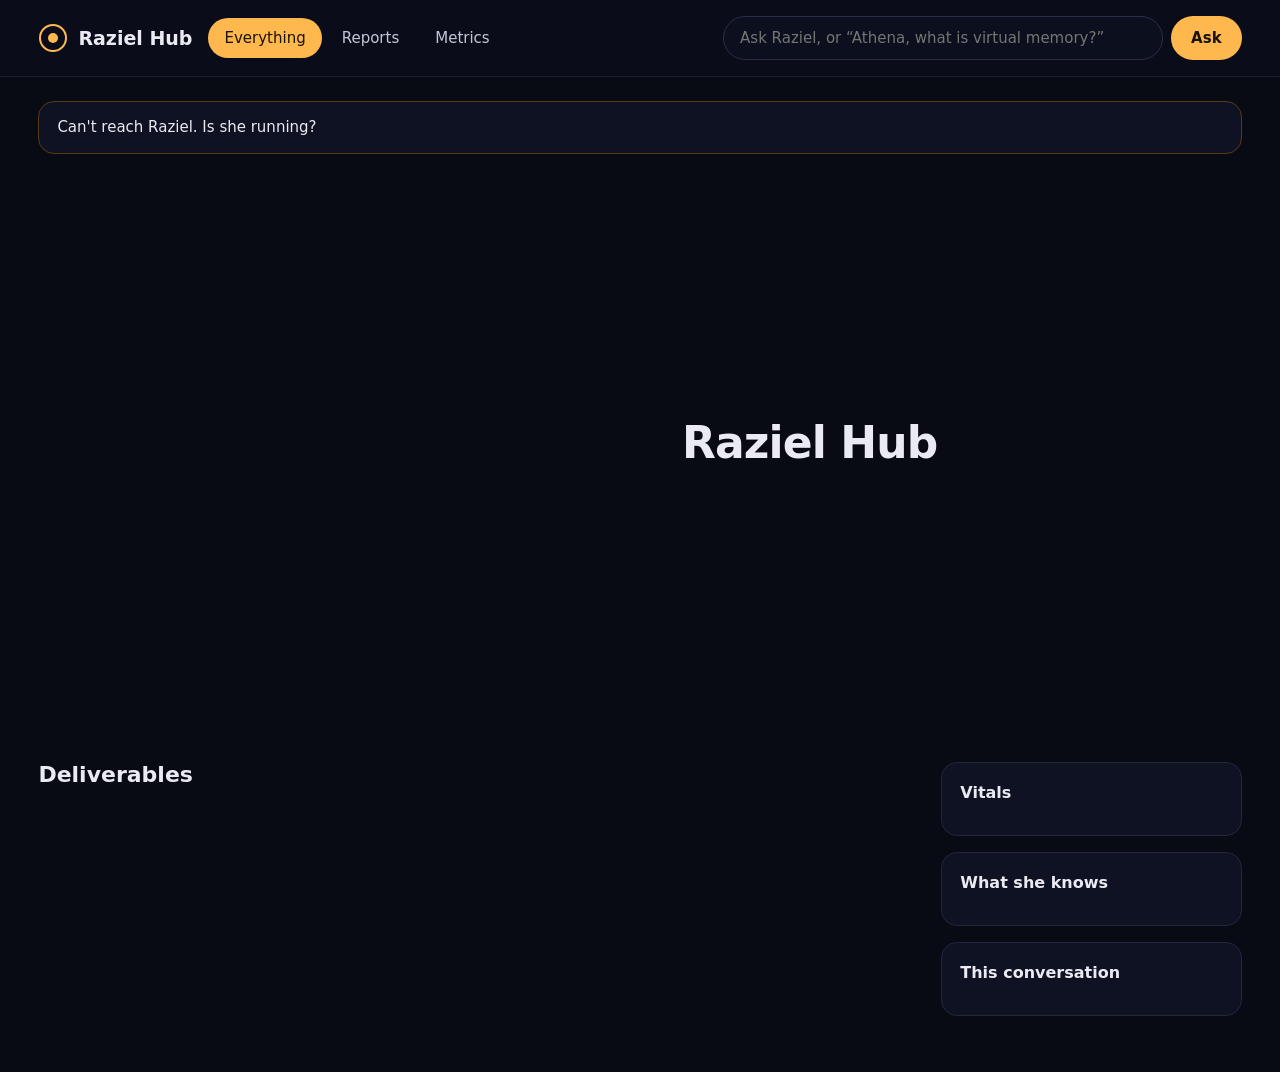
==== hub/index.html @ aa57a18e "Raziel Hub: her deliverables, metrics and memory in the browser - hub_server.py: a small built-in se" ====
<!doctype html>
<html lang="en">
<head>
<meta charset="utf-8">
<meta name="viewport" content="width=device-width, initial-scale=1">
<title>Raziel Hub</title>
<link rel="stylesheet" href="app.css">
<script src="app.js" defer></script>
</head>
<body>
<header class="top">
  <div class="brand">
    <svg width="30" height="30" viewBox="0 0 30 30" aria-hidden="true"><circle cx="15" cy="15" r="13" fill="none" stroke="#FFB84D" stroke-width="2"></circle><circle cx="15" cy="15" r="5" fill="#FFB84D"></circle></svg>
    <span>Raziel Hub</span>
  </div>
  <nav class="tabs" aria-label="Views" id="tabs"></nav>
  <form class="askbar" id="askform">
    <label for="ask" class="sr">Ask Raziel</label>
    <input id="ask" class="input" autocomplete="off" maxlength="500" placeholder="Ask Raziel, or “Athena, what is virtual memory?”">
    <button class="btn" type="submit" id="askbtn">Ask</button>
  </form>
</header>

<main class="wrap">
  <div id="notice" class="card notice" role="status" hidden></div>

  <section class="hero" aria-label="Raziel's universe">
    <div class="mapcol"><div class="map" id="map"></div></div>
    <div class="focus">
      <div class="label" id="kicker"></div>
      <h1 id="heading">Raziel Hub</h1>
      <p class="muted lead" id="blurb"></p>
      <div class="pills" id="helpers"></div>
      <div class="stats" id="stats"></div>
    </div>
  </section>

  <div class="cols">
    <section class="list" aria-label="Deliverables">
      <div class="listhead">
        <h2 id="listtitle">Deliverables</h2>
        <span class="muted small" id="listnote"></span>
      </div>
      <div id="metrics" hidden></div>
      <div class="grid" id="items"></div>
      <div class="card empty" id="empty" hidden></div>
    </section>

    <aside class="side">
      <section class="card pad">
        <h2 class="h3">Vitals</h2>
        <div id="vitals"></div>
      </section>
      <section class="card pad">
        <div class="spread"><h2 class="h3">What she knows</h2><span class="muted small" id="factsrc"></span></div>
        <div id="facts"></div>
      </section>
      <section class="card pad">
        <h2 class="h3">This conversation</h2>
        <div id="chat" class="chat"></div>
      </section>
    </aside>
  </div>
</main>

<dialog id="reader" aria-labelledby="readertitle">
  <div class="spread"><h2 id="readertitle" class="h3"></h2><button class="ghost" id="readerclose">Close</button></div>
  <div id="readerbody" class="readerbody"></div>
</dialog>
</body>
</html>
---- hub/app.css ----
/* Raziel Hub - her universe: deep space, Nexus gold, each being in its own colour (universes.py). */
:root {
  --bg: #080A14; --bg2: #0A0D19; --card: #0F1222; --line: #23273D; --line2: #2A2E48;
  --text: #E9EAF2; --muted: #A6AAC0; --gold: #FFB84D; --gold2: #FFC978; --ink: #1A1203;
  --good: #7DE3B0; --slow: #FFB066;
  --font: "Segoe UI Variable Text", "Segoe UI", Inter, system-ui, sans-serif;
  --display: "Segoe UI Variable Display", "Segoe UI", Inter, system-ui, sans-serif;
}
* { box-sizing: border-box; }
[hidden] { display: none !important; }   /* .notice / .empty set display themselves */
body { margin: 0; background: var(--bg); color: var(--text); font: 15px/1.5 var(--font); }
a { color: var(--gold2); }
.sr { position: absolute; left: -9999px; }
.muted { color: var(--muted); }
.small { font-size: 13px; }
.label { font: 600 12px var(--font); letter-spacing: .06em; text-transform: uppercase; color: var(--muted); }
.h3 { margin: 0; font-size: 16px; }
.spread { display: flex; justify-content: space-between; align-items: baseline; gap: 8px; }
.card { background: var(--card); border: 1px solid var(--line); border-radius: 16px; }
.pad { padding: 18px; display: flex; flex-direction: column; gap: 12px; }

.top { display: flex; flex-wrap: wrap; align-items: center; gap: 16px; padding: 16px clamp(16px, 3vw, 40px);
       border-bottom: 1px solid #1A1E33; background: var(--bg2); }
.brand { display: flex; align-items: center; gap: 10px; font: 700 19px var(--display); }
.tabs { display: flex; flex-wrap: wrap; gap: 4px; }
.tab { min-height: 40px; padding: 0 16px; border: 0; border-radius: 999px; background: transparent; color: #C3C6D6;
       font: 500 15px var(--font); cursor: pointer; }
.tab:hover { color: #fff; background: #151931; }
.tab[aria-pressed="true"] { background: var(--gold); color: var(--ink); }
.askbar { flex: 1 1 280px; display: flex; gap: 8px; justify-content: flex-end; }
.input { flex: 1 1 200px; max-width: 440px; min-height: 44px; padding: 0 16px; border: 1px solid var(--line2);
         border-radius: 999px; background: #0C0F1D; color: var(--text); font: 400 15px var(--font); }
.input:focus-visible, button:focus-visible { outline: 2px solid var(--gold2); outline-offset: 2px; }
.btn { min-height: 44px; padding: 0 20px; border: 0; border-radius: 999px; background: var(--gold); color: var(--ink);
       font: 600 15px var(--font); cursor: pointer; }
.btn:hover { background: var(--gold2); }
.btn[disabled] { opacity: .6; cursor: progress; }
.ghost { min-height: 36px; padding: 0 12px; border: 1px solid var(--line2); border-radius: 999px; background: transparent;
         color: #D4D6E4; font: 500 13px var(--font); cursor: pointer; }
.ghost:hover { border-color: #5A5F86; color: #fff; }

.wrap { max-width: 1360px; margin: 0 auto; padding: 24px clamp(16px, 3vw, 40px) 56px; display: flex; flex-direction: column; gap: 24px; }
.notice { padding: 14px 18px; display: flex; flex-wrap: wrap; gap: 12px; align-items: center; }
.notice.warn { border-color: #5A3A10; }

.hero { display: flex; flex-wrap: wrap; gap: 24px; align-items: center; }
.mapcol { flex: 1 1 420px; min-width: 0; display: flex; justify-content: center; }
.map { position: relative; width: 100%; max-width: 560px; aspect-ratio: 1 / 1; }
.map svg.orbits { position: absolute; inset: 0; width: 100%; height: 100%; }
.being { position: absolute; transform: translate(-50%, -50%); display: flex; flex-direction: column; align-items: center;
         gap: 6px; min-width: 44px; min-height: 44px; padding: 6px; border: 0; background: transparent; color: var(--text);
         font: 600 14px var(--font); cursor: pointer; }
.being .disc { width: 64px; height: 64px; border-radius: 50%; display: flex; align-items: center; justify-content: center;
               font: 600 26px "Yu Gothic UI", "Meiryo", "Noto Sans JP", system-ui, sans-serif; background: #111428;
               border: 2px solid var(--line2); }
.being:hover .disc { border-color: #5A5F86; }
.being[aria-pressed="true"] .disc { border-width: 3px; background: #15182E; }
.being .sub { font: 400 12px var(--font); color: var(--muted); }
.nexus .core { width: clamp(96px, 22vw, 132px); height: clamp(96px, 22vw, 132px); border-radius: 50%; display: flex;
               align-items: center; justify-content: center;
               background: radial-gradient(circle at 50% 45%, #FFD08A 0%, #FFB84D 38%, #6B4410 72%, #1A1203 100%);
               box-shadow: 0 0 0 10px #1B1608, 0 0 0 11px #3A2C10;
               font: 700 34px "Yu Gothic UI", "Meiryo", "Noto Sans JP", system-ui, sans-serif; color: var(--ink); }
.nexus .core.speaking { box-shadow: 0 0 0 10px #2A1F08, 0 0 0 13px #8A6420; }
.nexus .core.thinking { box-shadow: 0 0 0 10px #1B1608, 0 0 0 12px #6B4410; }
.nexus .name { font: 600 18px var(--display); }

.focus { flex: 1 1 360px; min-width: 0; display: flex; flex-direction: column; gap: 14px; }
.focus h1 { margin: 0; font: 700 clamp(30px, 4vw, 44px)/1.1 var(--display); letter-spacing: -0.02em; }
.lead { margin: 0; font-size: 16px; }
.pills { display: flex; flex-wrap: wrap; gap: 8px; }
.pill { display: inline-flex; align-items: center; gap: 6px; padding: 3px 10px; border-radius: 999px; background: #171B30;
        font: 600 12px var(--font); color: #D4D6E4; }
.dot { width: 8px; height: 8px; border-radius: 50%; display: inline-block; }
.stats { display: grid; grid-template-columns: repeat(3, minmax(0, 1fr)); gap: 10px; }
.stat { padding: 12px 14px; }
.stat .v { font: 600 24px var(--display); overflow-wrap: anywhere; }

.cols { display: flex; flex-wrap: wrap; gap: 24px; align-items: flex-start; }
.list { flex: 999 1 560px; min-width: 0; display: flex; flex-direction: column; gap: 14px; }
.listhead { display: flex; flex-wrap: wrap; align-items: baseline; justify-content: space-between; gap: 8px; }
.listhead h2 { margin: 0; font: 600 22px var(--display); }
.grid { display: grid; grid-template-columns: repeat(auto-fill, minmax(260px, 1fr)); gap: 14px; }
.deliv { display: flex; flex-direction: column; gap: 8px; padding: 16px; border: 1px solid var(--line); border-radius: 14px;
         background: var(--card); }
.deliv h3 { margin: 0; font-size: 17px; overflow-wrap: anywhere; }
.deliv p { margin: 0; font-size: 14px; color: var(--muted); overflow-wrap: anywhere; }
.deliv .acts { display: flex; flex-wrap: wrap; gap: 6px; margin-top: auto; padding-top: 4px; }
.empty { padding: 20px; color: var(--muted); }
.side { flex: 1 1 300px; min-width: 0; display: flex; flex-direction: column; gap: 16px; }

.vital .row { display: flex; justify-content: space-between; gap: 8px; font-size: 14px; }
.vital .track { height: 6px; margin-top: 6px; border-radius: 4px; background: #1A1E33; }
.vital .fill { height: 6px; border-radius: 4px; background: var(--gold); }
.vital .note { font-size: 12px; color: var(--muted); margin-top: 4px; }

.fact { display: flex; align-items: center; gap: 8px; padding: 8px 10px; border: 1px solid var(--line); border-radius: 10px;
        font-size: 14px; }
.fact span { flex: 1; overflow-wrap: anywhere; }

.chat { display: flex; flex-direction: column; gap: 8px; }
.msg { max-width: 90%; padding: 8px 12px; border-radius: 12px; font-size: 14px; white-space: pre-wrap; overflow-wrap: anywhere; }
.msg.you { align-self: flex-end; background: #1A1E33; }
.msg.her { align-self: flex-start; background: #2A2110; color: #FFE7C2; }

.chart { display: flex; align-items: flex-end; gap: 8px; height: 200px; padding-top: 10px; border-bottom: 1px solid var(--line2); }
.chart .col { flex: 1 1 0; min-width: 0; display: flex; flex-direction: column; align-items: center; justify-content: flex-end;
              height: 100%; gap: 6px; font-size: 12px; color: #C9CDD8; }
.chart .bar { width: 100%; border-radius: 6px 6px 0 0; background: var(--gold); }
.chart .bar.slow { background: #E0572A; }   /* darker than the gold, not just another hue */
.chart-days { display: flex; gap: 8px; margin-top: 8px; }
.chart-days span { flex: 1 1 0; min-width: 0; font-size: 11px; text-align: center; color: var(--muted); }
.tablebox { overflow-x: auto; }
table { width: 100%; min-width: 560px; border-collapse: collapse; font-size: 14px; }
th { text-align: left; color: var(--muted); font-weight: 600; padding: 8px 10px; }
td { padding: 10px; border-top: 1px solid var(--line); }
.good { color: var(--good); }
.slowc { color: var(--slow); }

dialog { width: min(760px, calc(100vw - 32px)); max-height: calc(100vh - 64px); border: 1px solid var(--line2);
         border-radius: 16px; background: var(--card); color: var(--text); padding: 20px; }
dialog::backdrop { background: rgba(4, 5, 12, .7); }
.readerbody { margin-top: 12px; white-space: pre-wrap; overflow-wrap: anywhere; font-size: 15px; line-height: 1.6; }

@media (max-width: 520px) {
  .being .disc { width: 46px; height: 46px; font-size: 19px; }
  .being .sub { display: none; }
  .stats { grid-template-columns: repeat(2, minmax(0, 1fr)); }
}
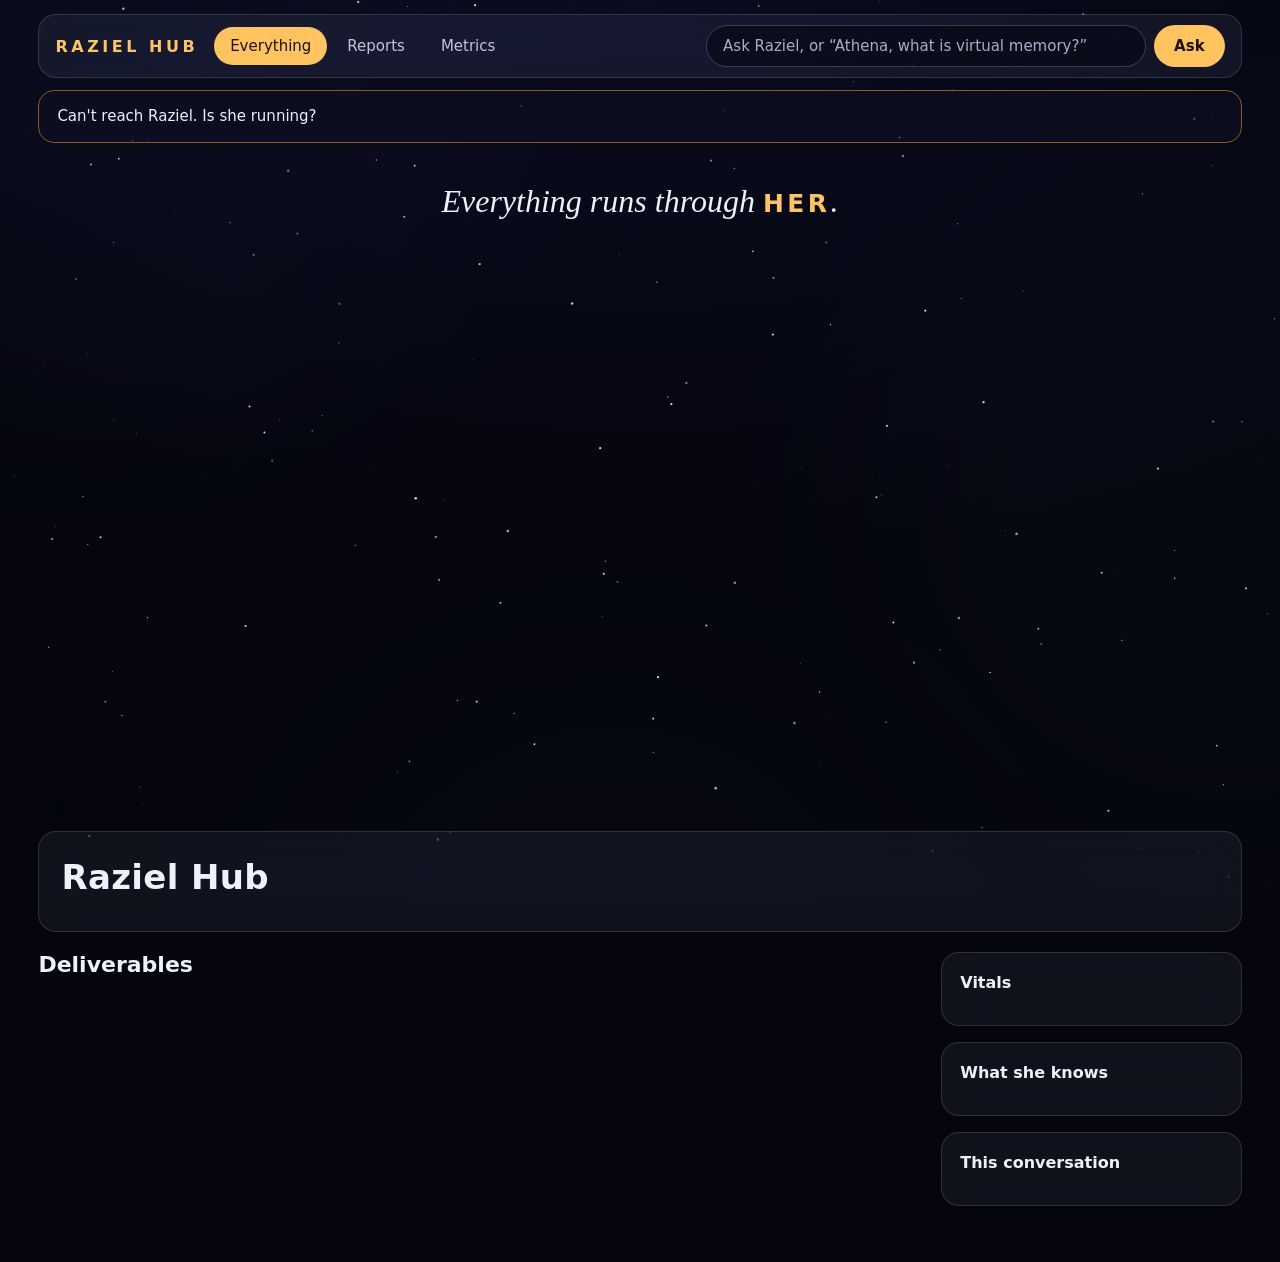
==== commit 4ad6c5c6: "Raziel Hub as a universe: her galaxy in the middle, glass panels over a night sky - hub/universe.js " ====
--- a/hub/index.html
+++ b/hub/index.html
@@ -5,14 +5,17 @@
 <meta name="viewport" content="width=device-width, initial-scale=1">
 <title>Raziel Hub</title>
 <link rel="stylesheet" href="app.css">
+<script src="universe.js" defer></script>
 <script src="app.js" defer></script>
 </head>
-<body>
-<header class="top">
-  <div class="brand">
-    <svg width="30" height="30" viewBox="0 0 30 30" aria-hidden="true"><circle cx="15" cy="15" r="13" fill="none" stroke="#FFB84D" stroke-width="2"></circle><circle cx="15" cy="15" r="5" fill="#FFB84D"></circle></svg>
-    <span>Raziel Hub</span>
-  </div>
+<body data-state="unknown">
+<div class="sky" aria-hidden="true">
+  <div class="blob one"></div><div class="blob two"></div><div class="blob three"></div>
+  <canvas id="stars"></canvas>
+</div>
+
+<header class="top glass">
+  <div class="brand">Raziel Hub</div>
   <nav class="tabs" aria-label="Views" id="tabs"></nav>
   <form class="askbar" id="askform">
     <label for="ask" class="sr">Ask Raziel</label>
@@ -24,15 +27,27 @@
 <main class="wrap">
   <div id="notice" class="card notice" role="status" hidden></div>
 
-  <section class="hero" aria-label="Raziel's universe">
-    <div class="mapcol"><div class="map" id="map"></div></div>
-    <div class="focus">
+  <section class="stage" id="stage" aria-label="Raziel's universe">
+    <canvas id="scene" aria-hidden="true"></canvas>
+    <p class="tag" id="tag">Everything runs through <b>her</b>.</p>
+    <div id="gals"></div>
+    <div class="inside" id="inside" hidden>
+      <div class="ring"><svg viewBox="0 0 100 100" aria-hidden="true" id="ticks"></svg><span id="glyph"></span></div>
+      <div class="iname" id="iname"></div>
+      <div class="isub" id="isub"></div>
+    </div>
+    <div id="nodes" aria-hidden="true"></div>
+    <button class="back" id="back" hidden>Back to the universe</button>
+  </section>
+
+  <section class="focus glass" aria-live="polite">
+    <div class="focustext">
       <div class="label" id="kicker"></div>
       <h1 id="heading">Raziel Hub</h1>
       <p class="muted lead" id="blurb"></p>
       <div class="pills" id="helpers"></div>
-      <div class="stats" id="stats"></div>
     </div>
+    <div class="stats" id="stats"></div>
   </section>
 
   <div class="cols">
@@ -47,15 +62,15 @@
     </section>
 
     <aside class="side">
-      <section class="card pad">
+      <section class="card glass pad">
         <h2 class="h3">Vitals</h2>
         <div id="vitals"></div>
       </section>
-      <section class="card pad">
+      <section class="card glass pad">
         <div class="spread"><h2 class="h3">What she knows</h2><span class="muted small" id="factsrc"></span></div>
         <div id="facts"></div>
       </section>
-      <section class="card pad">
+      <section class="card glass pad">
         <h2 class="h3">This conversation</h2>
         <div id="chat" class="chat"></div>
       </section>
--- a/hub/app.css
+++ b/hub/app.css
@@ -1,82 +1,125 @@
-/* Raziel Hub - her universe: deep space, Nexus gold, each being in its own colour (universes.py). */
+/* Raziel Hub - her universe: a night sky that tints with her state, her galaxy turning in the middle, each
+   being a galaxy in its own colour (universes.py), and glass panels over it. No web fonts: the page is offline. */
 :root {
-  --bg: #080A14; --bg2: #0A0D19; --card: #0F1222; --line: #23273D; --line2: #2A2E48;
-  --text: #E9EAF2; --muted: #A6AAC0; --gold: #FFB84D; --gold2: #FFC978; --ink: #1A1203;
+  color-scheme: dark;
+  --bg: #04050D; --bg2: #0A0C1F; --card: rgba(13, 16, 32, .72); --glass: rgba(255, 255, 255, .055);
+  --line: rgba(255, 255, 255, .13); --line2: rgba(255, 255, 255, .2);
+  --text: #EEF0FA; --muted: #A9AEC8; --gold: #FFC45E; --gold2: #FFD58A; --ink: #1A1203;
   --good: #7DE3B0; --slow: #FFB066;
+  --a: #2E5BFF; --b: #19A2C9; --c: #4B3BDF; --tint: #8FC8FF;
   --font: "Segoe UI Variable Text", "Segoe UI", Inter, system-ui, sans-serif;
-  --display: "Segoe UI Variable Display", "Segoe UI", Inter, system-ui, sans-serif;
+  --display: "Bahnschrift", "Segoe UI Variable Display", "Segoe UI", system-ui, sans-serif;
+  --voice: "Constantia", "Palatino Linotype", "Book Antiqua", Georgia, serif;
 }
+body[data-state="listening"] { --a: #2E7BFF; --b: #19C2C9; --c: #5B4BFF; --tint: #6FD6FF; }
+body[data-state="thinking"]  { --a: #7A3BFF; --b: #C04BFF; --c: #3B2BD6; --tint: #C9A6FF; }
+body[data-state="speaking"]  { --a: #FF9A2E; --b: #FFC24D; --c: #E0572A; --tint: #FFD08A; }
+body[data-state="sleeping"], body[data-state="unknown"] { --a: #1B2440; --b: #182036; --c: #141A30; --tint: #8C93B5; }
+
 * { box-sizing: border-box; }
 [hidden] { display: none !important; }   /* .notice / .empty set display themselves */
-body { margin: 0; background: var(--bg); color: var(--text); font: 15px/1.5 var(--font); }
+body { margin: 0; background: var(--bg); color: var(--text); font: 15px/1.5 var(--font); overflow-x: hidden; }
 a { color: var(--gold2); }
 .sr { position: absolute; left: -9999px; }
 .muted { color: var(--muted); }
 .small { font-size: 13px; }
-.label { font: 600 12px var(--font); letter-spacing: .06em; text-transform: uppercase; color: var(--muted); }
+.label { font: 600 12px var(--display); letter-spacing: .16em; text-transform: uppercase; color: var(--muted); }
 .h3 { margin: 0; font-size: 16px; }
 .spread { display: flex; justify-content: space-between; align-items: baseline; gap: 8px; }
 .card { background: var(--card); border: 1px solid var(--line); border-radius: 16px; }
+.glass { background: var(--glass); border: 1px solid var(--line); border-radius: 18px;
+         -webkit-backdrop-filter: blur(20px) saturate(150%); backdrop-filter: blur(20px) saturate(150%); }
 .pad { padding: 18px; display: flex; flex-direction: column; gap: 12px; }
+button { font: inherit; color: inherit; }
 
-.top { display: flex; flex-wrap: wrap; align-items: center; gap: 16px; padding: 16px clamp(16px, 3vw, 40px);
-       border-bottom: 1px solid #1A1E33; background: var(--bg2); }
-.brand { display: flex; align-items: center; gap: 10px; font: 700 19px var(--display); }
+/* --- the sky */
+.sky { position: fixed; inset: 0; z-index: 0; pointer-events: none; overflow: hidden;
+       background: radial-gradient(120% 90% at 50% 0%, var(--bg2), var(--bg) 70%); }
+.blob { position: absolute; width: 60vmax; height: 60vmax; border-radius: 50%; filter: blur(120px); opacity: .24;
+        transition: background-color 1.6s ease, opacity 1.6s ease; }
+.blob.one { background: var(--a); left: -22vmax; top: -26vmax; animation: drift1 40s ease-in-out infinite alternate; }
+.blob.two { background: var(--b); right: -26vmax; top: 8vmax; animation: drift2 48s ease-in-out infinite alternate; }
+.blob.three { background: var(--c); left: 18vmax; bottom: -38vmax; animation: drift3 54s ease-in-out infinite alternate; }
+body[data-state="sleeping"] .blob, body[data-state="unknown"] .blob { opacity: .14; }
+@keyframes drift1 { to { transform: translate(14vmax, 10vmax) scale(1.15); } }
+@keyframes drift2 { to { transform: translate(-12vmax, 14vmax) scale(.9); } }
+@keyframes drift3 { to { transform: translate(10vmax, -12vmax) scale(1.1); } }
+#stars { position: absolute; inset: 0; width: 100%; height: 100%; }
+
+/* --- the bar */
+.top { position: relative; z-index: 2; display: flex; flex-wrap: wrap; align-items: center; gap: 12px 16px;
+       margin: 14px clamp(16px, 3vw, 40px) 0; padding: 10px 16px; }
+.brand { font: 700 16px var(--display); letter-spacing: .22em; text-transform: uppercase; color: var(--gold); }
 .tabs { display: flex; flex-wrap: wrap; gap: 4px; }
-.tab { min-height: 40px; padding: 0 16px; border: 0; border-radius: 999px; background: transparent; color: #C3C6D6;
+.tab { min-height: 38px; padding: 0 16px; border: 0; border-radius: 999px; background: transparent; color: #C3C6D6;
        font: 500 15px var(--font); cursor: pointer; }
-.tab:hover { color: #fff; background: #151931; }
+.tab:hover { color: #fff; background: rgba(255, 255, 255, .1); }
 .tab[aria-pressed="true"] { background: var(--gold); color: var(--ink); }
 .askbar { flex: 1 1 280px; display: flex; gap: 8px; justify-content: flex-end; }
-.input { flex: 1 1 200px; max-width: 440px; min-height: 44px; padding: 0 16px; border: 1px solid var(--line2);
-         border-radius: 999px; background: #0C0F1D; color: var(--text); font: 400 15px var(--font); }
+.input { flex: 1 1 200px; max-width: 440px; min-height: 42px; padding: 0 16px; border: 1px solid var(--line2);
+         border-radius: 999px; background: rgba(6, 8, 18, .6); color: var(--text); font: 400 15px var(--font); }
+.input::placeholder { color: var(--muted); }
 .input:focus-visible, button:focus-visible { outline: 2px solid var(--gold2); outline-offset: 2px; }
-.btn { min-height: 44px; padding: 0 20px; border: 0; border-radius: 999px; background: var(--gold); color: var(--ink);
+.btn { min-height: 42px; padding: 0 20px; border: 0; border-radius: 999px; background: var(--gold); color: var(--ink);
        font: 600 15px var(--font); cursor: pointer; }
 .btn:hover { background: var(--gold2); }
 .btn[disabled] { opacity: .6; cursor: progress; }
 .ghost { min-height: 36px; padding: 0 12px; border: 1px solid var(--line2); border-radius: 999px; background: transparent;
          color: #D4D6E4; font: 500 13px var(--font); cursor: pointer; }
-.ghost:hover { border-color: #5A5F86; color: #fff; }
+.ghost:hover { border-color: rgba(255, 255, 255, .45); color: #fff; }
 
-.wrap { max-width: 1360px; margin: 0 auto; padding: 24px clamp(16px, 3vw, 40px) 56px; display: flex; flex-direction: column; gap: 24px; }
+.wrap { position: relative; z-index: 1; max-width: 1400px; margin: 0 auto; padding: 12px clamp(16px, 3vw, 40px) 56px;
+        display: flex; flex-direction: column; gap: 20px; }
 .notice { padding: 14px 18px; display: flex; flex-wrap: wrap; gap: 12px; align-items: center; }
-.notice.warn { border-color: #5A3A10; }
+.notice.warn { border-color: #8A5A1A; }
 
-.hero { display: flex; flex-wrap: wrap; gap: 24px; align-items: center; }
-.mapcol { flex: 1 1 420px; min-width: 0; display: flex; justify-content: center; }
-.map { position: relative; width: 100%; max-width: 560px; aspect-ratio: 1 / 1; }
-.map svg.orbits { position: absolute; inset: 0; width: 100%; height: 100%; }
-.being { position: absolute; transform: translate(-50%, -50%); display: flex; flex-direction: column; align-items: center;
-         gap: 6px; min-width: 44px; min-height: 44px; padding: 6px; border: 0; background: transparent; color: var(--text);
-         font: 600 14px var(--font); cursor: pointer; }
-.being .disc { width: 64px; height: 64px; border-radius: 50%; display: flex; align-items: center; justify-content: center;
-               font: 600 26px "Yu Gothic UI", "Meiryo", "Noto Sans JP", system-ui, sans-serif; background: #111428;
-               border: 2px solid var(--line2); }
-.being:hover .disc { border-color: #5A5F86; }
-.being[aria-pressed="true"] .disc { border-width: 3px; background: #15182E; }
-.being .sub { font: 400 12px var(--font); color: var(--muted); }
-.nexus .core { width: clamp(96px, 22vw, 132px); height: clamp(96px, 22vw, 132px); border-radius: 50%; display: flex;
-               align-items: center; justify-content: center;
-               background: radial-gradient(circle at 50% 45%, #FFD08A 0%, #FFB84D 38%, #6B4410 72%, #1A1203 100%);
-               box-shadow: 0 0 0 10px #1B1608, 0 0 0 11px #3A2C10;
-               font: 700 34px "Yu Gothic UI", "Meiryo", "Noto Sans JP", system-ui, sans-serif; color: var(--ink); }
-.nexus .core.speaking { box-shadow: 0 0 0 10px #2A1F08, 0 0 0 13px #8A6420; }
-.nexus .core.thinking { box-shadow: 0 0 0 10px #1B1608, 0 0 0 12px #6B4410; }
-.nexus .name { font: 600 18px var(--display); }
+/* --- the universe */
+.stage { position: relative; height: clamp(520px, 72vh, 760px); overflow: hidden; border-radius: 18px; }
+#scene { position: absolute; inset: 0; width: 100%; height: 100%; }
+.tag { position: absolute; left: 0; right: 0; top: 3%; margin: 0; padding: 0 12px; text-align: center;
+       font: italic 400 clamp(22px, 3.4vw, 32px)/1.2 var(--voice); text-wrap: balance; }
+.tag b { font: 700 .78em var(--display); letter-spacing: .14em; text-transform: uppercase; color: var(--gold); font-style: normal; }
+.gal { position: absolute; transform: translateX(-50%); display: flex; flex-direction: column; align-items: center; gap: 2px;
+       padding: 0 6px 4px; border: 0; border-radius: 12px; background: transparent; text-align: center; cursor: pointer; }
+.gal .hit { width: 100%; min-width: 64px; }
+.gal .name { font: 700 clamp(12px, 1.5vw, 15px) var(--display); letter-spacing: .16em; text-transform: uppercase;
+             color: var(--col); text-shadow: 0 0 10px #000; white-space: nowrap; }
+.gal .sub { font: 500 10.5px var(--display); letter-spacing: .14em; text-transform: uppercase; color: var(--muted);
+            white-space: nowrap; text-shadow: 0 0 8px #000; }
+.gal:hover .sub { color: var(--text); }
+.gal.nexus { pointer-events: none; cursor: default; }
+.gal.nexus .name { font-size: clamp(16px, 2.2vw, 23px); color: var(--gold); letter-spacing: .22em; }
+.gal.nexus .sub { color: var(--text); }
 
-.focus { flex: 1 1 360px; min-width: 0; display: flex; flex-direction: column; gap: 14px; }
-.focus h1 { margin: 0; font: 700 clamp(30px, 4vw, 44px)/1.1 var(--display); letter-spacing: -0.02em; }
-.lead { margin: 0; font-size: 16px; }
+.inside { position: absolute; inset: 0; pointer-events: none; display: flex; flex-direction: column; align-items: center;
+          padding-top: 2.5%; gap: 6px; }
+.ring { position: relative; width: clamp(92px, 21vh, 164px); aspect-ratio: 1 / 1; display: grid; place-items: center; }
+.ring svg { position: absolute; inset: 0; width: 100%; height: 100%; }
+.ring span { font: 400 clamp(52px, 12vh, 96px)/1 "Yu Gothic UI", "Meiryo", "Noto Sans JP", system-ui, sans-serif;
+             color: var(--col); text-shadow: 0 0 24px var(--col); }
+.iname { margin-top: 6px; padding-left: .38em; font: 500 clamp(20px, 3.2vw, 30px) var(--display); letter-spacing: .38em;
+         text-transform: uppercase; }
+.isub { font: 600 11px var(--display); letter-spacing: .3em; text-transform: uppercase; color: var(--col); }
+.back { position: absolute; left: 12px; top: 12px; min-height: 38px; padding: 0 16px; border-radius: 999px;
+        border: 1px solid var(--line2); background: rgba(8, 10, 22, .55); font-weight: 500; cursor: pointer; }
+.back:hover { background: rgba(255, 255, 255, .12); }
+.node { position: absolute; transform: translateX(-50%); font-size: 13px; white-space: nowrap; pointer-events: none;
+        text-shadow: 0 0 8px #000, 0 0 3px #000; }
+
+/* --- what is in focus */
+.focus { display: flex; flex-wrap: wrap; align-items: center; gap: 16px 28px; padding: 18px 22px; }
+.focustext { flex: 1 1 360px; min-width: 0; display: flex; flex-direction: column; gap: 8px; }
+.focus h1 { margin: 0; font: 600 clamp(24px, 3vw, 34px)/1.15 var(--display); letter-spacing: .01em; text-wrap: balance; }
+.lead { margin: 0; font-size: 16px; max-width: 65ch; }
 .pills { display: flex; flex-wrap: wrap; gap: 8px; }
-.pill { display: inline-flex; align-items: center; gap: 6px; padding: 3px 10px; border-radius: 999px; background: #171B30;
-        font: 600 12px var(--font); color: #D4D6E4; }
+.pill { display: inline-flex; align-items: center; gap: 6px; padding: 3px 10px; border-radius: 999px;
+        background: rgba(255, 255, 255, .09); font: 600 12px var(--font); color: #D4D6E4; }
 .dot { width: 8px; height: 8px; border-radius: 50%; display: inline-block; }
-.stats { display: grid; grid-template-columns: repeat(3, minmax(0, 1fr)); gap: 10px; }
-.stat { padding: 12px 14px; }
-.stat .v { font: 600 24px var(--display); overflow-wrap: anywhere; }
+.stats { flex: 1 1 320px; display: grid; grid-template-columns: repeat(3, minmax(0, 1fr)); gap: 10px; }
+.stat { padding: 12px 14px; background: rgba(6, 8, 18, .45); }
+.stat .v { font: 600 24px var(--display); overflow-wrap: anywhere; font-variant-numeric: tabular-nums; }
 
-.cols { display: flex; flex-wrap: wrap; gap: 24px; align-items: flex-start; }
+.cols { display: flex; flex-wrap: wrap; gap: 20px; align-items: flex-start; }
 .list { flex: 999 1 560px; min-width: 0; display: flex; flex-direction: column; gap: 14px; }
 .listhead { display: flex; flex-wrap: wrap; align-items: baseline; justify-content: space-between; gap: 8px; }
 .listhead h2 { margin: 0; font: 600 22px var(--display); }
@@ -89,8 +132,10 @@
 .empty { padding: 20px; color: var(--muted); }
 .side { flex: 1 1 300px; min-width: 0; display: flex; flex-direction: column; gap: 16px; }
 
+#vitals { display: flex; flex-direction: column; gap: 14px; }
+#facts { display: flex; flex-direction: column; gap: 8px; }
 .vital .row { display: flex; justify-content: space-between; gap: 8px; font-size: 14px; }
-.vital .track { height: 6px; margin-top: 6px; border-radius: 4px; background: #1A1E33; }
+.vital .track { height: 6px; margin-top: 6px; border-radius: 4px; background: rgba(255, 255, 255, .1); }
 .vital .fill { height: 6px; border-radius: 4px; background: var(--gold); }
 .vital .note { font-size: 12px; color: var(--muted); margin-top: 4px; }
 
@@ -100,8 +145,8 @@
 
 .chat { display: flex; flex-direction: column; gap: 8px; }
 .msg { max-width: 90%; padding: 8px 12px; border-radius: 12px; font-size: 14px; white-space: pre-wrap; overflow-wrap: anywhere; }
-.msg.you { align-self: flex-end; background: #1A1E33; }
-.msg.her { align-self: flex-start; background: #2A2110; color: #FFE7C2; }
+.msg.you { align-self: flex-end; background: rgba(255, 255, 255, .1); }
+.msg.her { align-self: flex-start; background: rgba(255, 196, 94, .16); color: #FFE7C2; }
 
 .chart { display: flex; align-items: flex-end; gap: 8px; height: 200px; padding-top: 10px; border-bottom: 1px solid var(--line2); }
 .chart .col { flex: 1 1 0; min-width: 0; display: flex; flex-direction: column; align-items: center; justify-content: flex-end;
@@ -110,20 +155,22 @@
 .chart .bar.slow { background: #E0572A; }   /* darker than the gold, not just another hue */
 .chart-days { display: flex; gap: 8px; margin-top: 8px; }
 .chart-days span { flex: 1 1 0; min-width: 0; font-size: 11px; text-align: center; color: var(--muted); }
+#metrics { display: flex; flex-direction: column; gap: 14px; }
 .tablebox { overflow-x: auto; }
-table { width: 100%; min-width: 560px; border-collapse: collapse; font-size: 14px; }
+table { width: 100%; min-width: 560px; border-collapse: collapse; font-size: 14px; font-variant-numeric: tabular-nums; }
 th { text-align: left; color: var(--muted); font-weight: 600; padding: 8px 10px; }
 td { padding: 10px; border-top: 1px solid var(--line); }
 .good { color: var(--good); }
 .slowc { color: var(--slow); }
 
 dialog { width: min(760px, calc(100vw - 32px)); max-height: calc(100vh - 64px); border: 1px solid var(--line2);
-         border-radius: 16px; background: var(--card); color: var(--text); padding: 20px; }
+         border-radius: 16px; background: #0E1122; color: var(--text); padding: 20px; }
 dialog::backdrop { background: rgba(4, 5, 12, .7); }
 .readerbody { margin-top: 12px; white-space: pre-wrap; overflow-wrap: anywhere; font-size: 15px; line-height: 1.6; }
 
 @media (max-width: 520px) {
-  .being .disc { width: 46px; height: 46px; font-size: 19px; }
-  .being .sub { display: none; }
+  .gal .sub { display: none; }
+  .gal.nexus .sub { display: block; }
   .stats { grid-template-columns: repeat(2, minmax(0, 1fr)); }
 }
+@media (prefers-reduced-motion: reduce) { .blob { animation: none; } }
